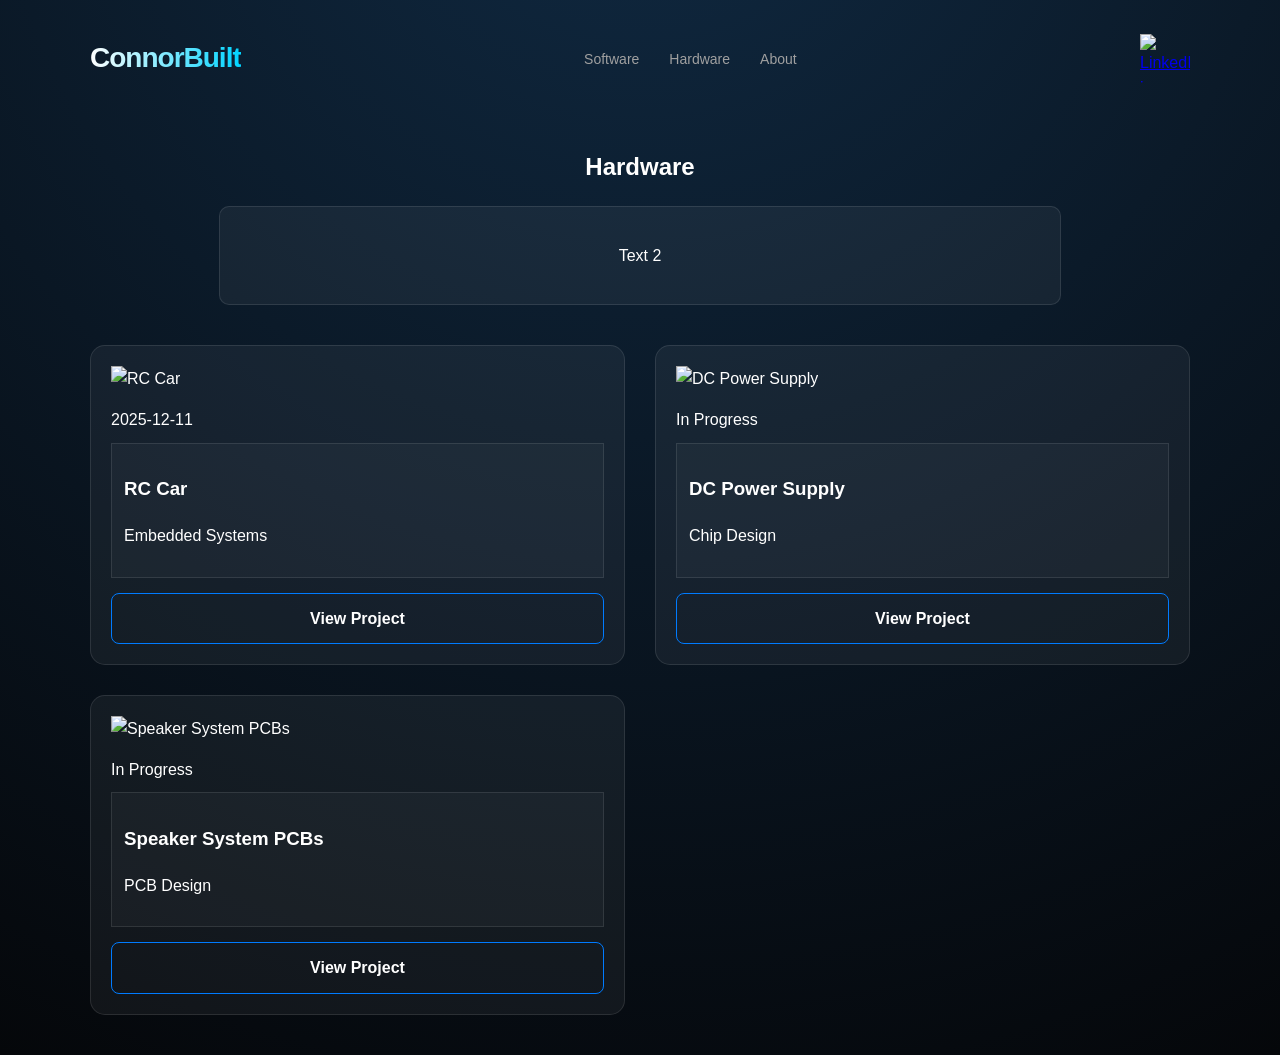
==== pages/hardware.html @ e7778589 "added a lot" ====
<!DOCTYPE html>
<html lang="en">
<head>
    <meta charset="UTF-8">
    <meta name="viewport" content="width=device-width, initial-scale=1.0">
    <title>Hardware Projects | ConnorBuilt</title>
    <link rel="stylesheet" href="../style/style.css">
    <script src="../scripts/projectCards.js" defer></script>
    <script src="../scripts/hardwarePage.js" defer></script>
</head>
<body>

    <div class="container">
        <header>
            <div class="logo">ConnorBuilt</div>
            <nav>
                <ul>
                    <li><a href="software.html">Software</a></li>
                    <li><a href="hardware.html" class="active">Hardware</a></li>
                    <li><a href="index.html#about">About</a></li>
                </ul>
            </nav>
            <div class="social-links">
                <a href="https://www.linkedin.com/in/co-ellis/" target="_blank">
                    <img src="images/linkedin.webp" alt="LinkedIn icon"/>
                </a>
            </div>
        </header>

        <main>
            <section class="page-header">
                <h1>Hardware</h1>
                <div class="header-description">
                    <p>Text 2</p>
                </div>
            </section>

            <section class="hardware-grid" id="hardwareGrid"></section>
        </main>
    </div>

</body>
</html>
---- style/style.css ----
:root {
  --bg-color: #05070a;
  --card-bg: rgba(255, 255, 255, 0.05);
  --accent-blue: #007bff;
  --glow-blue: #00d4ff;
  --text-main: #ffffff;
  --text-dim: #a0a0a0;
  --glass-border: rgba(255, 255, 255, 0.1);
}

body {
  font-family: "Segoe UI", Roboto, Helvetica, Arial, sans-serif;
  margin: 0;
  background-color: var(--bg-color);
  background-image: radial-gradient(
    circle at 50% -20%,
    #102a43 0%,
    #05070a 100%
  );
  color: var(--text-main);
  line-height: 1.6;
}

.container {
  max-width: 1100px;
  margin: 0 auto;
  padding: 40px 20px;
  padding-top: 10px;
}

/* Header/Nav */
header {
  display: flex;
  justify-content: space-between;
  align-items: center;
  padding: 20px 0;
  margin-bottom: 40px;
}

.logo {
  font-size: 28px;
  font-weight: 800;
  background: linear-gradient(to right, #fff, var(--glow-blue));
  -webkit-background-clip: text;
  -webkit-text-fill-color: transparent;
  letter-spacing: -1px;
}

nav ul {
  list-style: none;
  display: flex;
  padding-left: 0;
  gap: 30px;
}

nav a {
  color: var(--text-dim);
  text-decoration: none;
  font-size: 14px;
  font-weight: 500;
  transition: 0.3s;
}

nav a:hover {
  color: var(--glow-blue);
  text-shadow: 0 0 10px var(--accent-blue);
}

.linkedin-icon {
  background: linear-gradient(135deg, var(--accent-blue), #004a99);
  padding: 8px 15px;
  border-radius: 6px;
  text-decoration: none;
  color: white;
  font-weight: bold;
  box-shadow: 0 4px 15px rgba(0, 123, 255, 0.3);
  transition: transform 0.2s;
}

.linkedin-icon:hover {
  transform: translateY(-2px);
  box-shadow: 0 6px 20px rgba(0, 123, 255, 0.5);
}

/* Hero */
.hero {
  display: flex;
  align-items: center;
  gap: 40px;
  margin-bottom: 80px;
}

.image-placeholder-large {
  flex: 1.2;
  height: 450px;
  background: var(--card-bg);
  border: 1px solid var(--glass-border);
  border-radius: 20px;
  backdrop-filter: blur(10px);
  box-shadow: 0 20px 40px rgba(0, 0, 0, 0.4);
  overflow: hidden;
}

.hero-text {
  flex: 1;
  display: flex;
  flex-direction: column;
  gap: 15px;
}

.hero-title {
  font-size: 48px;
  font-weight: 700;
  margin: 0;
}

.hero-description {
  font-size: 18px;
  color: var(--text-dim);
}

/* CTA for projects */
.all-projects-cta {
  display: flex;
  background: var(--card-bg);
  border: 1px solid var(--glass-border);
  border-radius: 15px;
  padding: 30px;
  align-items: center;
  margin-bottom: 80px;
}

.all-projects-text {
  flex: 2;
  font-size: 24px;
  font-weight: 600;
}

.project-types {
  flex: 1;
  display: flex;
  flex-direction: column;
  gap: 10px;
}

.project-types div {
  background: rgba(255, 255, 255, 0.05);
  padding: 12px;
  border-radius: 8px;
  border: 1px solid var(--glass-border);
  cursor: pointer;
  transition: 0.3s;
}

.project-types div:hover {
  background: var(--accent-blue);
  border-color: var(--glow-blue);
}

/* Recent projects grid */
.section-title {
  font-size: 32px;
  text-align: center;
  margin-bottom: 40px;
}

.project-grid {
  display: grid;
  grid-template-columns: repeat(auto-fit, minmax(300px, 1fr));
  gap: 30px;
}

.project-card {
  background: var(--card-bg);
  border: 1px solid var(--glass-border);
  border-radius: 15px;
  padding: 20px;
  transition: all 0.4s ease;
  position: relative;
  overflow: hidden;
}

.project-card:hover {
  transform: translateY(-10px);
  border-color: var(--glow-blue);
  box-shadow: 0 10px 30px rgba(0, 212, 255, 0.2);
}

.image-placeholder-small {
  width: 100%;
  height: 180px;
  background: #000;
  border-radius: 10px;
  margin-bottom: 20px;
}

.project-date {
  color: var(--glow-blue);
  font-size: 12px;
  font-weight: bold;
  text-transform: uppercase;
  margin-bottom: 5px;
}

.view-project-btn {
  display: block;
  text-align: center;
  padding: 12px;
  margin-top: 15px;
  background: transparent;
  border: 1px solid var(--accent-blue);
  color: #fff;
  text-decoration: none;
  border-radius: 8px;
  transition: 0.3s;
  font-weight: 600;
}

.view-project-btn:hover {
  background: var(--accent-blue);
  box-shadow: 0 0 15px var(--accent-blue);
}

.card-content {
  display: flex;
  flex-direction: column;
  gap: 8px;
}

.social-links a{
    display: flex;
    align-items: center;
}

.social-links img{
    max-width: 50px;
    max-height: 50px;
    padding: 0;
}

/* Software Page Layout */
.page-header {
    text-align: center;
    margin-bottom: 40px;
}

.header-description {
    border: 1px solid var(--glass-border);
    padding: 20px;
    background: var(--card-bg);
    border-radius: 10px;
    max-width: 800px;
    margin: 0 auto;
}

.software-grid {
    display: grid;
    grid-template-columns: repeat(2, 1fr);
    gap: 30px;
    margin-top: 40px;
}

.software-card {
    background: var(--card-bg);
    border: 1px solid var(--glass-border);
    border-radius: 15px;
    padding: 20px;
    display: flex;
    flex-direction: column;
    gap: 15px;
}

.description-box {
    border: 1px solid var(--glass-border);
    padding: 10px;
    margin: 10px 0;
    background: rgba(255, 255, 255, 0.02);
}

/* Shared Grid Layout for Hardware and Software Pages */
.hardware-grid {
    display: grid;
    grid-template-columns: repeat(2, 1fr); /* 2x2 Grid from wireframe */
    gap: 30px;
    margin-top: 40px;
}

.hardware-card {
    background: var(--card-bg);
    border: 1px solid var(--glass-border);
    border-radius: 15px;
    padding: 20px;
    display: flex;
    flex-direction: column;
    gap: 15px;
    transition: transform 0.3s ease, border-color 0.3s ease;
}

.hardware-card:hover {
    transform: translateY(-5px);
    border-color: var(--glow-blue);
}

.description-box {
    border: 1px solid var(--glass-border);
    padding: 12px;
    margin: 10px 0;
    background: rgba(255, 255, 255, 0.03);
}

/* Make it responsive for mobile */
@media (max-width: 768px) {
    .software-grid {
        grid-template-columns: 1fr;
    }
}

@media (max-width: 850px) {
    .hardware-grid {
        grid-template-columns: 1fr;
    }
}
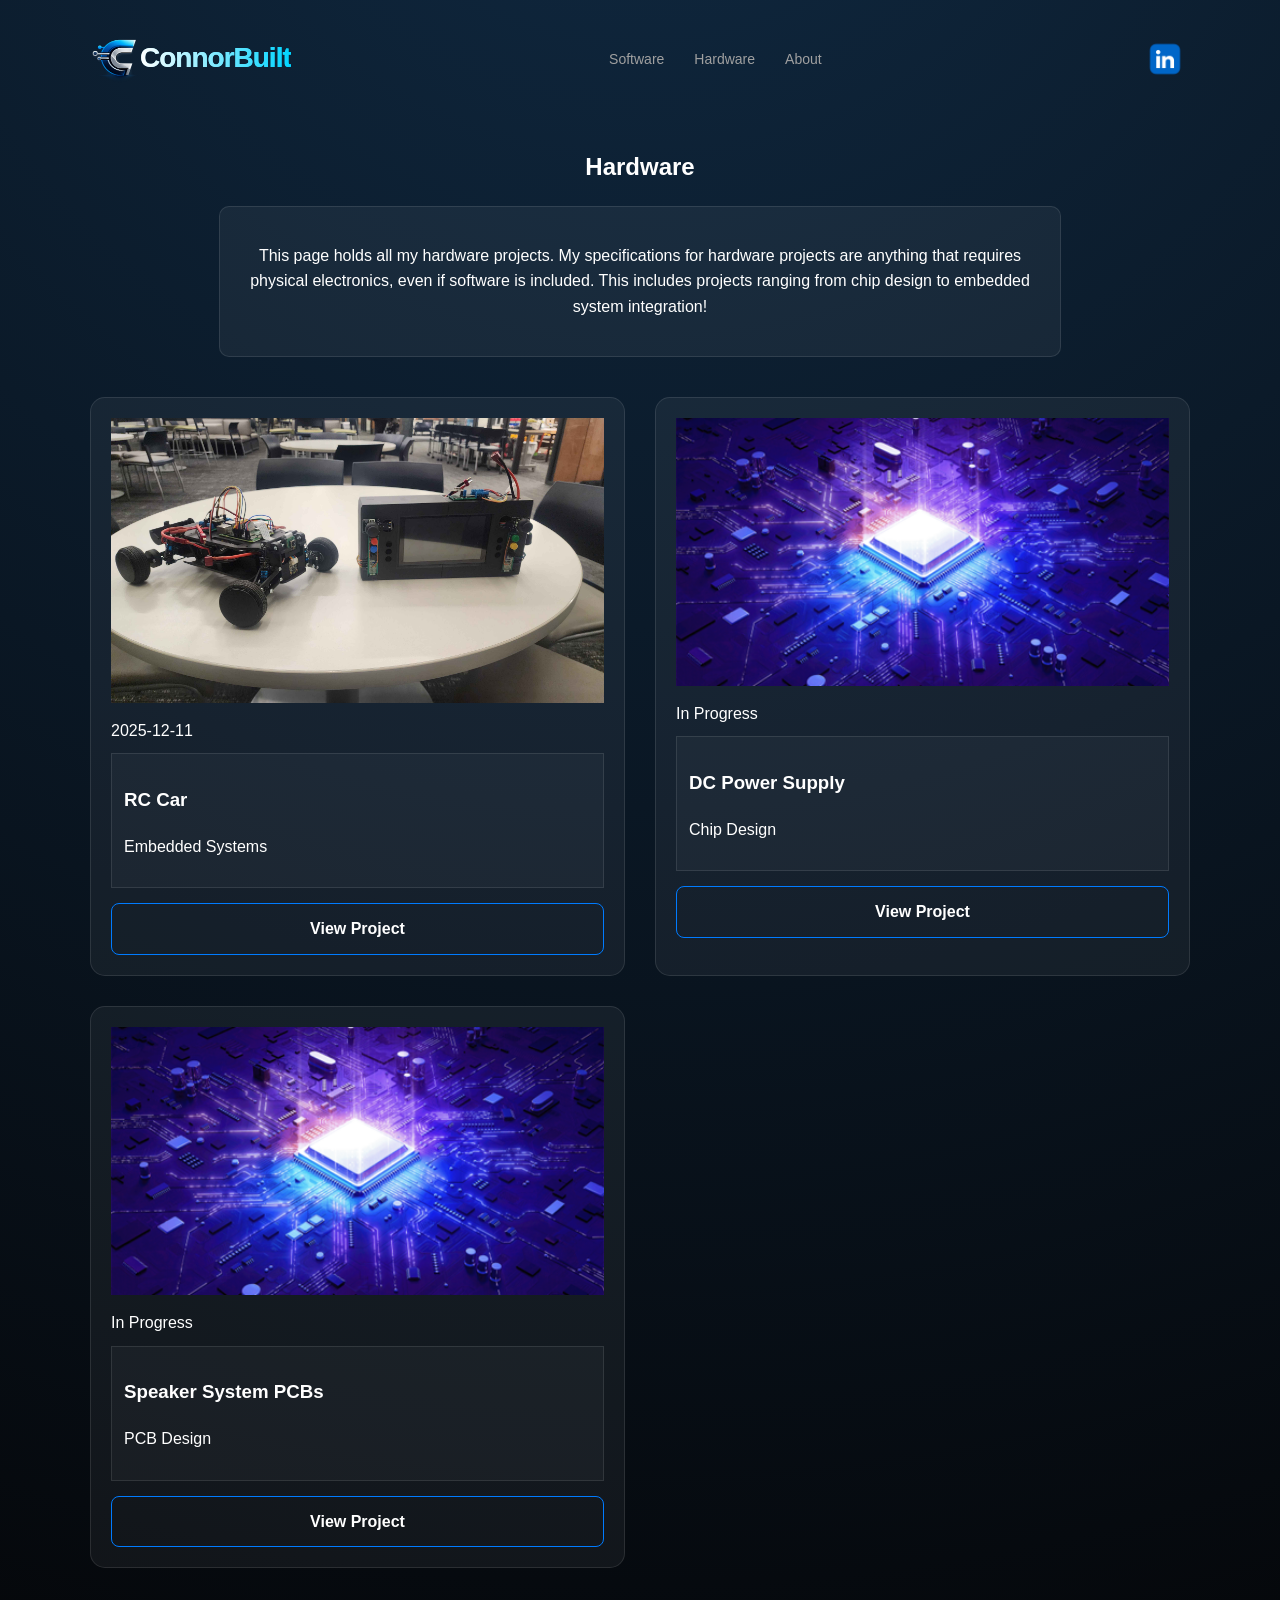
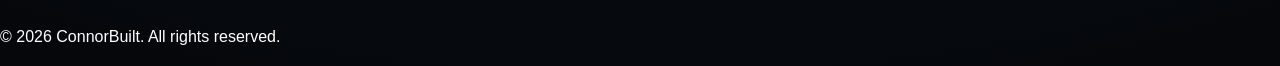
==== commit f9ab0267: "implemented js" ====
--- a/pages/hardware.html
+++ b/pages/hardware.html
@@ -12,7 +12,12 @@
 
     <div class="container">
         <header>
+            <div class="logo">
+                <a href="../index.html">
+                <img src="../images/logo.png">
             <div class="logo">ConnorBuilt</div>
+            </a>
+            </div>
             <nav>
                 <ul>
                     <li><a href="software.html">Software</a></li>
@@ -22,7 +27,7 @@
             </nav>
             <div class="social-links">
                 <a href="https://www.linkedin.com/in/co-ellis/" target="_blank">
-                    <img src="images/linkedin.webp" alt="LinkedIn icon"/>
+                    <img src="../images/linkedin.webp" alt="LinkedIn icon"/>
                 </a>
             </div>
         </header>
@@ -31,7 +36,7 @@
             <section class="page-header">
                 <h1>Hardware</h1>
                 <div class="header-description">
-                    <p>Text 2</p>
+                    <p>This page holds all my hardware projects. My specifications for hardware projects are anything that requires physical electronics, even if software is included. This includes projects ranging from chip design to embedded system integration!</p>
                 </div>
             </section>
 
@@ -40,4 +45,11 @@
     </div>
 
 </body>
+<footer>
+  <p>&copy; <span id="year"></span> ConnorBuilt. All rights reserved.</p>
+</footer>
+<script>
+    const yearSpan = document.getElementById('year');
+    yearSpan.textContent = new Date().getFullYear();
+</script>
 </html>
--- a/style/style.css
+++ b/style/style.css
@@ -38,12 +38,24 @@
 }
 
 .logo {
+  display: flex;
+  align-items: center;
   font-size: 28px;
   font-weight: 800;
   background: linear-gradient(to right, #fff, var(--glow-blue));
   -webkit-background-clip: text;
   -webkit-text-fill-color: transparent;
   letter-spacing: -1px;
+}
+
+.logo a {
+  text-decoration: none;
+  display: flex;
+}
+
+.logo img {
+  height: 50px;
+  width: 50px; 
 }
 
 nav ul {
@@ -308,6 +320,26 @@
     background: rgba(255, 255, 255, 0.03);
 }
 
+.card-image {
+  max-width: 300px;
+  max-height: 300px;
+}
+
+.card-image img {
+  width: 100%;
+  height: 100%;
+}
+
+.card-image-pages {
+  max-width: 500px;
+  max-height: 500px;
+}
+
+.card-image-pages img {
+  width: 100%;
+  height: 100%;
+}
+
 /* Make it responsive for mobile */
 @media (max-width: 768px) {
     .software-grid {
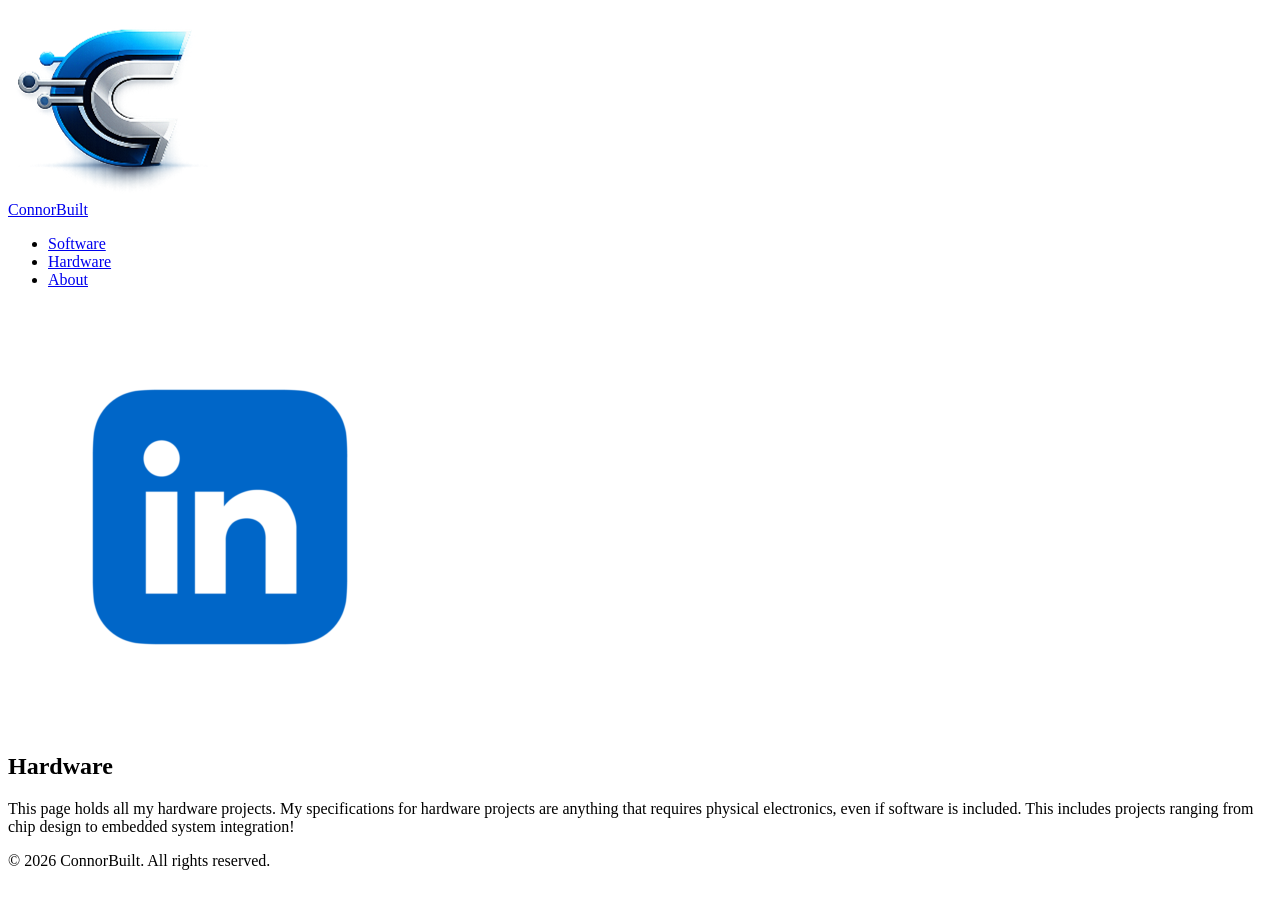
==== commit 8c5c980f: "fix?" ====
--- a/pages/hardware.html
+++ b/pages/hardware.html
@@ -4,9 +4,9 @@
     <meta charset="UTF-8">
     <meta name="viewport" content="width=device-width, initial-scale=1.0">
     <title>Hardware Projects | ConnorBuilt</title>
-    <link rel="stylesheet" href="../style/style.css">
-    <script src="../scripts/projectCards.js" defer></script>
-    <script src="../scripts/hardwarePage.js" defer></script>
+    <link rel="stylesheet" href="style/style.css">
+    <script src="scripts/projectCards.js" defer></script>
+    <script src="scripts/hardwarePage.js" defer></script>
 </head>
 <body>
 
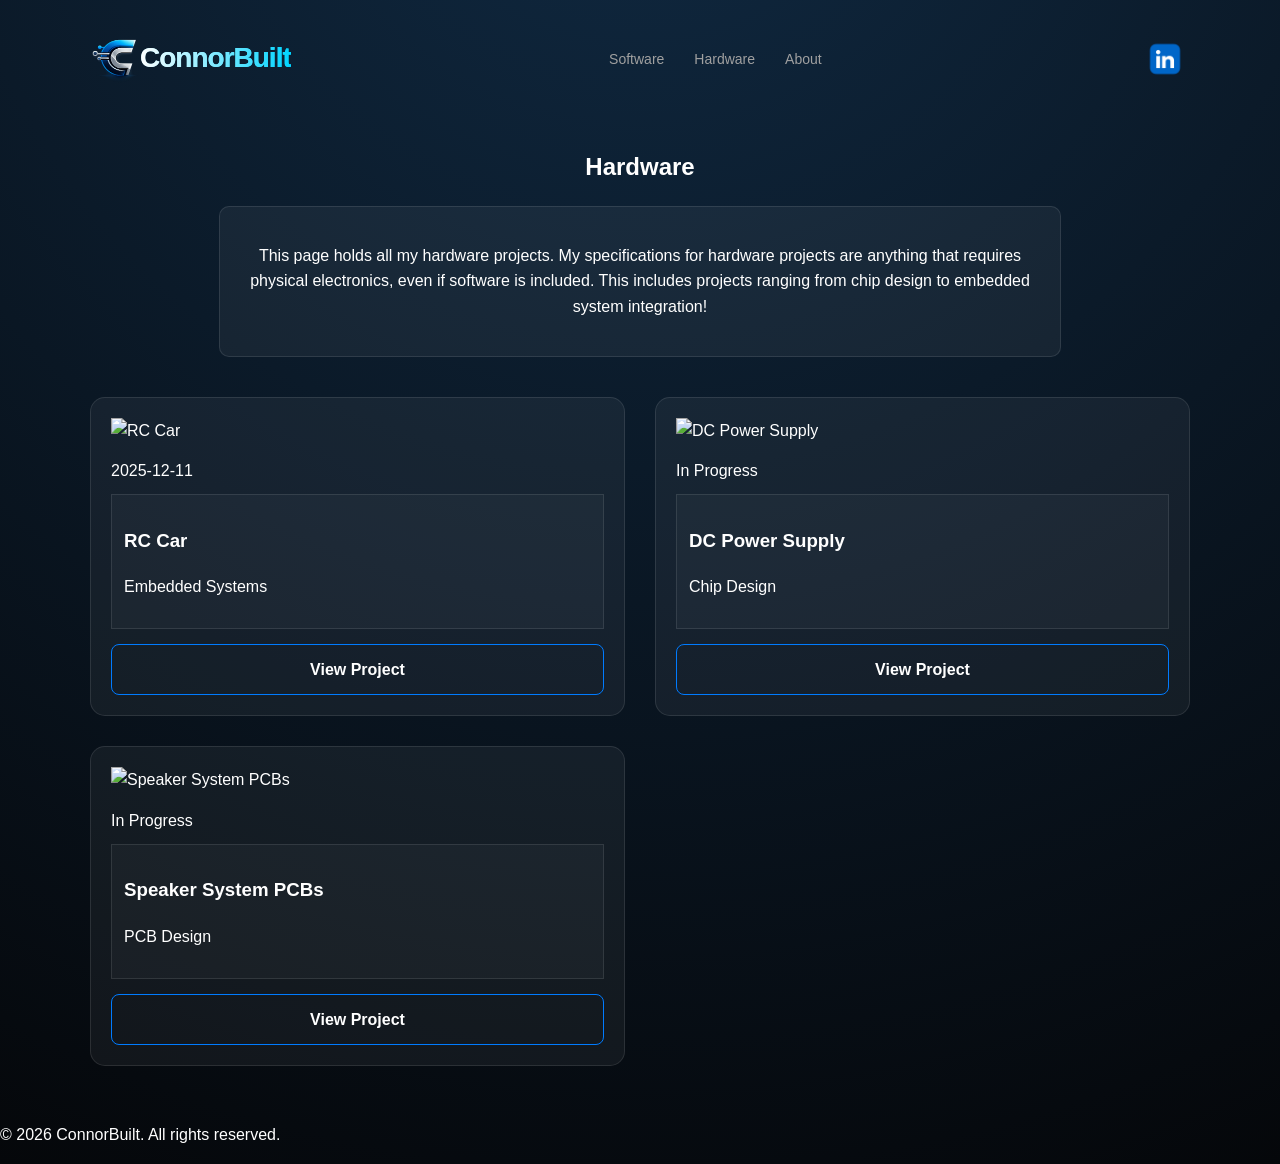
==== commit 8f7a5417: "Update hardware.html" ====
--- a/pages/hardware.html
+++ b/pages/hardware.html
@@ -4,9 +4,9 @@
     <meta charset="UTF-8">
     <meta name="viewport" content="width=device-width, initial-scale=1.0">
     <title>Hardware Projects | ConnorBuilt</title>
-    <link rel="stylesheet" href="style/style.css">
-    <script src="scripts/projectCards.js" defer></script>
-    <script src="scripts/hardwarePage.js" defer></script>
+    <link rel="stylesheet" href="../style/style.css">
+    <script src="../scripts/projectCards.js" defer></script>
+    <script src="../scripts/hardwarePage.js" defer></script>
 </head>
 <body>
 
--- a/style/style.css
+++ b/style/style.css
@@ -0,0 +1,358 @@
+:root {
+  --bg-color: #05070a;
+  --card-bg: rgba(255, 255, 255, 0.05);
+  --accent-blue: #007bff;
+  --glow-blue: #00d4ff;
+  --text-main: #ffffff;
+  --text-dim: #a0a0a0;
+  --glass-border: rgba(255, 255, 255, 0.1);
+}
+
+body {
+  font-family: "Segoe UI", Roboto, Helvetica, Arial, sans-serif;
+  margin: 0;
+  background-color: var(--bg-color);
+  background-image: radial-gradient(
+    circle at 50% -20%,
+    #102a43 0%,
+    #05070a 100%
+  );
+  color: var(--text-main);
+  line-height: 1.6;
+}
+
+.container {
+  max-width: 1100px;
+  margin: 0 auto;
+  padding: 40px 20px;
+  padding-top: 10px;
+}
+
+/* Header/Nav */
+header {
+  display: flex;
+  justify-content: space-between;
+  align-items: center;
+  padding: 20px 0;
+  margin-bottom: 40px;
+}
+
+.logo {
+  display: flex;
+  align-items: center;
+  font-size: 28px;
+  font-weight: 800;
+  background: linear-gradient(to right, #fff, var(--glow-blue));
+  -webkit-background-clip: text;
+  -webkit-text-fill-color: transparent;
+  letter-spacing: -1px;
+}
+
+.logo a {
+  text-decoration: none;
+  display: flex;
+}
+
+.logo img {
+  height: 50px;
+  width: 50px; 
+}
+
+nav ul {
+  list-style: none;
+  display: flex;
+  padding-left: 0;
+  gap: 30px;
+}
+
+nav a {
+  color: var(--text-dim);
+  text-decoration: none;
+  font-size: 14px;
+  font-weight: 500;
+  transition: 0.3s;
+}
+
+nav a:hover {
+  color: var(--glow-blue);
+  text-shadow: 0 0 10px var(--accent-blue);
+}
+
+.linkedin-icon {
+  background: linear-gradient(135deg, var(--accent-blue), #004a99);
+  padding: 8px 15px;
+  border-radius: 6px;
+  text-decoration: none;
+  color: white;
+  font-weight: bold;
+  box-shadow: 0 4px 15px rgba(0, 123, 255, 0.3);
+  transition: transform 0.2s;
+}
+
+.linkedin-icon:hover {
+  transform: translateY(-2px);
+  box-shadow: 0 6px 20px rgba(0, 123, 255, 0.5);
+}
+
+/* Hero */
+.hero {
+  display: flex;
+  align-items: center;
+  gap: 40px;
+  margin-bottom: 80px;
+}
+
+.image-placeholder-large {
+  flex: 1.2;
+  height: 450px;
+  background: var(--card-bg);
+  border: 1px solid var(--glass-border);
+  border-radius: 20px;
+  backdrop-filter: blur(10px);
+  box-shadow: 0 20px 40px rgba(0, 0, 0, 0.4);
+  overflow: hidden;
+}
+
+.hero-text {
+  flex: 1;
+  display: flex;
+  flex-direction: column;
+  gap: 15px;
+}
+
+.hero-title {
+  font-size: 48px;
+  font-weight: 700;
+  margin: 0;
+}
+
+.hero-image img {
+  height: 350px;
+}
+
+.hero-description {
+  font-size: 18px;
+  color: var(--text-dim);
+}
+
+/* CTA for projects */
+.all-projects-cta {
+  display: flex;
+  background: var(--card-bg);
+  border: 1px solid var(--glass-border);
+  border-radius: 15px;
+  padding: 30px;
+  align-items: center;
+  margin-bottom: 80px;
+}
+
+.all-projects-text {
+  flex: 2;
+  font-size: 24px;
+  font-weight: 600;
+}
+
+.project-types {
+  flex: 1;
+  display: flex;
+  flex-direction: column;
+  gap: 10px;
+}
+
+.project-types div {
+  background: rgba(255, 255, 255, 0.05);
+  padding: 12px;
+  border-radius: 8px;
+  border: 1px solid var(--glass-border);
+  cursor: pointer;
+  transition: 0.3s;
+}
+
+.project-types div:hover {
+  background: var(--accent-blue);
+  border-color: var(--glow-blue);
+}
+
+/* Recent projects grid */
+.section-title {
+  font-size: 32px;
+  text-align: center;
+  margin-bottom: 40px;
+}
+
+.project-grid {
+  display: grid;
+  grid-template-columns: repeat(auto-fit, minmax(300px, 1fr));
+  gap: 30px;
+}
+
+.project-card {
+  background: var(--card-bg);
+  border: 1px solid var(--glass-border);
+  border-radius: 15px;
+  padding: 20px;
+  transition: all 0.4s ease;
+  position: relative;
+  overflow: hidden;
+}
+
+.project-card:hover {
+  transform: translateY(-10px);
+  border-color: var(--glow-blue);
+  box-shadow: 0 10px 30px rgba(0, 212, 255, 0.2);
+}
+
+.image-placeholder-small {
+  width: 100%;
+  height: 180px;
+  background: #000;
+  border-radius: 10px;
+  margin-bottom: 20px;
+}
+
+.project-date {
+  color: var(--glow-blue);
+  font-size: 12px;
+  font-weight: bold;
+  text-transform: uppercase;
+  margin-bottom: 5px;
+}
+
+.view-project-btn {
+  display: block;
+  text-align: center;
+  padding: 12px;
+  margin-top: 15px;
+  background: transparent;
+  border: 1px solid var(--accent-blue);
+  color: #fff;
+  text-decoration: none;
+  border-radius: 8px;
+  transition: 0.3s;
+  font-weight: 600;
+}
+
+.view-project-btn:hover {
+  background: var(--accent-blue);
+  box-shadow: 0 0 15px var(--accent-blue);
+}
+
+.card-content {
+  display: flex;
+  flex-direction: column;
+  gap: 8px;
+}
+
+.social-links a{
+    display: flex;
+    align-items: center;
+}
+
+.social-links img{
+    max-width: 50px;
+    max-height: 50px;
+    padding: 0;
+}
+
+/* Software Page Layout */
+.page-header {
+    text-align: center;
+    margin-bottom: 40px;
+}
+
+.header-description {
+    border: 1px solid var(--glass-border);
+    padding: 20px;
+    background: var(--card-bg);
+    border-radius: 10px;
+    max-width: 800px;
+    margin: 0 auto;
+}
+
+.software-grid {
+    display: grid;
+    grid-template-columns: repeat(2, 1fr);
+    gap: 30px;
+    margin-top: 40px;
+}
+
+.software-card {
+    background: var(--card-bg);
+    border: 1px solid var(--glass-border);
+    border-radius: 15px;
+    padding: 20px;
+    display: flex;
+    flex-direction: column;
+    gap: 15px;
+}
+
+.description-box {
+    border: 1px solid var(--glass-border);
+    padding: 10px;
+    margin: 10px 0;
+    background: rgba(255, 255, 255, 0.02);
+}
+
+/* Shared Grid Layout for Hardware and Software Pages */
+.hardware-grid {
+    display: grid;
+    grid-template-columns: repeat(2, 1fr); /* 2x2 Grid from wireframe */
+    gap: 30px;
+    margin-top: 40px;
+}
+
+.hardware-card {
+    background: var(--card-bg);
+    border: 1px solid var(--glass-border);
+    border-radius: 15px;
+    padding: 20px;
+    display: flex;
+    flex-direction: column;
+    gap: 15px;
+    transition: transform 0.3s ease, border-color 0.3s ease;
+}
+
+.hardware-card:hover {
+    transform: translateY(-5px);
+    border-color: var(--glow-blue);
+}
+
+.description-box {
+    border: 1px solid var(--glass-border);
+    padding: 12px;
+    margin: 10px 0;
+    background: rgba(255, 255, 255, 0.03);
+}
+
+.card-image {
+  max-width: 300px;
+  max-height: 300px;
+}
+
+.card-image img {
+  width: 100%;
+  height: 100%;
+}
+
+.card-image-pages {
+  max-width: 500px;
+  max-height: 500px;
+}
+
+.card-image-pages img {
+  width: 100%;
+  height: 100%;
+}
+
+/* Make it responsive for mobile */
+@media (max-width: 768px) {
+    .software-grid {
+        grid-template-columns: 1fr;
+    }
+}
+
+@media (max-width: 850px) {
+    .hardware-grid {
+        grid-template-columns: 1fr;
+    }
+}
